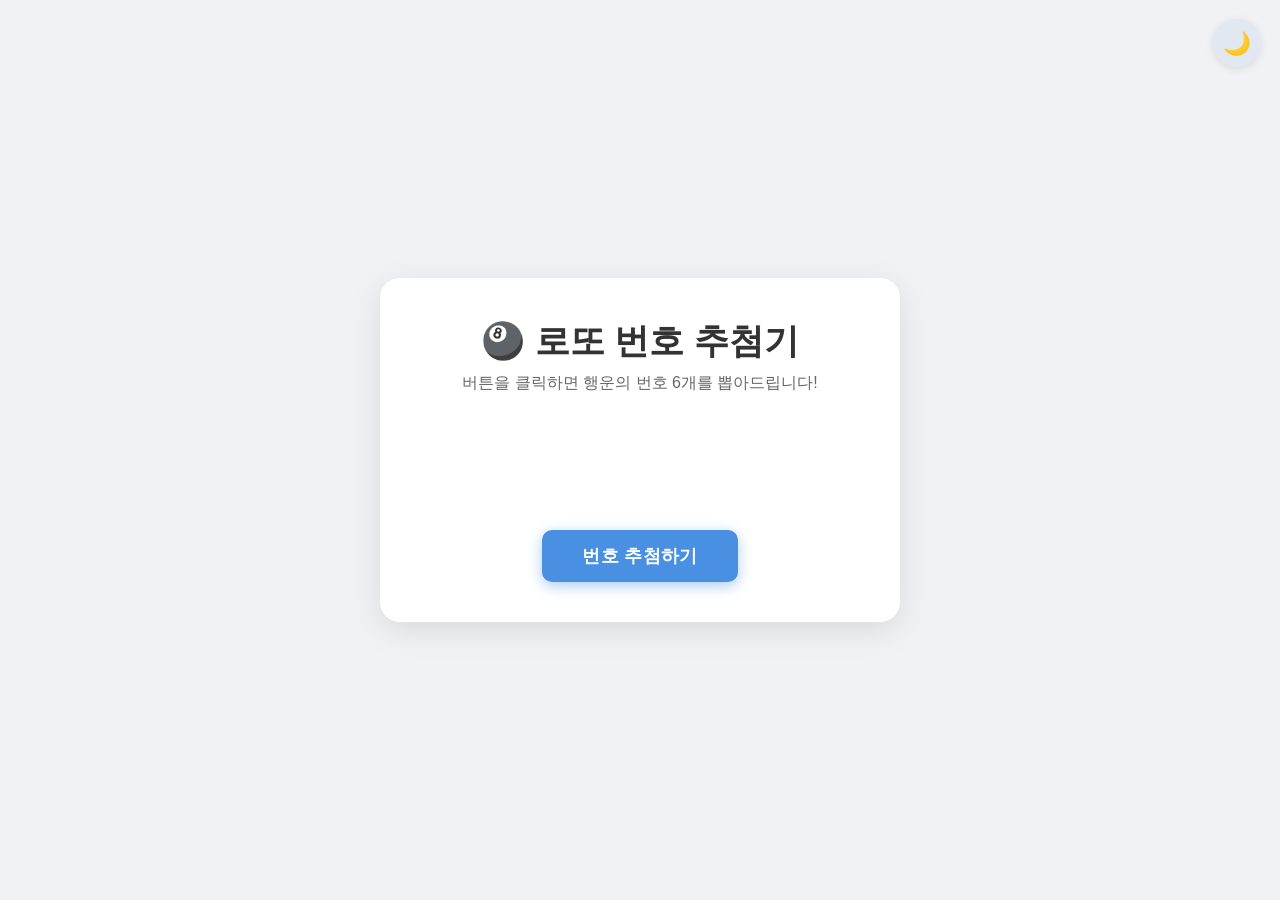
==== index.html @ 516788d0 "Add lotto number generator with dark/light mode toggle - Click button to draw 6 random lotto numbers" ====
<!doctype html>
<html lang="ko">
<head>
  <meta charset="UTF-8" />
  <meta name="viewport" content="width=device-width, initial-scale=1.0" />
  <title>로또 번호 추첨기</title>
  <link href='/style.css' rel='stylesheet'>
</head>
<body>
  <button id="theme-toggle" aria-label="테마 전환">🌙</button>
  <div class="container">
    <h1>🎱 로또 번호 추첨기</h1>
    <p class="subtitle">버튼을 클릭하면 행운의 번호 6개를 뽑아드립니다!</p>
    <div class="lotto-numbers"></div>
    <button id="generate-btn">번호 추첨하기</button>
  </div>
  <script defer type="text/javascript" src="/main.js"></script>
</body>
</html>
---- style.css ----
:root {
    --primary-color: #4a90e2;
    --background-color: #f0f2f5;
    --card-bg: #ffffff;
    --text-color: #333333;
    --subtitle-color: #666666;
    --shadow-color: rgba(0, 0, 0, 0.1);
    --btn-hover: #357ABD;
    --toggle-bg: #e2e8f0;
    --toggle-color: #333333;
}

body.dark {
    --primary-color: #60a5fa;
    --background-color: #0f172a;
    --card-bg: #1e293b;
    --text-color: #f1f5f9;
    --subtitle-color: #94a3b8;
    --shadow-color: rgba(0, 0, 0, 0.4);
    --btn-hover: #3b82f6;
    --toggle-bg: #334155;
    --toggle-color: #f1f5f9;
}

* {
    box-sizing: border-box;
    transition: background-color 0.3s, color 0.3s, border-color 0.3s;
}

body {
    font-family: -apple-system, BlinkMacSystemFont, 'Segoe UI', Roboto, Helvetica, Arial, sans-serif;
    background-color: var(--background-color);
    margin: 0;
    display: flex;
    justify-content: center;
    align-items: center;
    min-height: 100vh;
    color: var(--text-color);
}

#theme-toggle {
    position: fixed;
    top: 1.2rem;
    right: 1.2rem;
    background: var(--toggle-bg);
    color: var(--toggle-color);
    border: none;
    border-radius: 50%;
    width: 48px;
    height: 48px;
    font-size: 1.4rem;
    cursor: pointer;
    box-shadow: 0 2px 8px var(--shadow-color);
    display: flex;
    align-items: center;
    justify-content: center;
    z-index: 100;
}

#theme-toggle:hover {
    transform: scale(1.1);
}

.container {
    background: var(--card-bg);
    padding: 2.5rem 2rem;
    border-radius: 20px;
    box-shadow: 0 8px 32px var(--shadow-color);
    text-align: center;
    max-width: 520px;
    width: 90%;
}

h1 {
    color: var(--text-color);
    font-size: 2.2rem;
    margin: 0 0 0.5rem;
    font-weight: 700;
}

.subtitle {
    color: var(--subtitle-color);
    font-size: 1rem;
    margin: 0 0 2rem;
}

.lotto-numbers {
    display: flex;
    justify-content: center;
    flex-wrap: wrap;
    gap: 0.8rem;
    margin: 2rem 0;
    min-height: 72px;
    align-items: center;
}

.lotto-ball {
    width: 64px;
    height: 64px;
    border-radius: 50%;
    display: flex;
    justify-content: center;
    align-items: center;
    font-size: 1.4rem;
    font-weight: 700;
    color: #ffffff;
    box-shadow: 0 4px 12px rgba(0,0,0,0.25);
    animation: popIn 0.4s ease backwards;
}

@keyframes popIn {
    from { transform: scale(0); opacity: 0; }
    to   { transform: scale(1); opacity: 1; }
}

#generate-btn {
    background-color: var(--primary-color);
    color: #ffffff;
    font-size: 1.1rem;
    font-weight: 600;
    padding: 0.9rem 2.5rem;
    border: none;
    border-radius: 10px;
    cursor: pointer;
    transition: background-color 0.2s, transform 0.1s, box-shadow 0.2s;
    box-shadow: 0 4px 14px rgba(74, 144, 226, 0.45);
    letter-spacing: 0.02em;
}

#generate-btn:hover {
    background-color: var(--btn-hover);
    box-shadow: 0 6px 18px rgba(74, 144, 226, 0.55);
}

#generate-btn:active {
    transform: scale(0.97);
}
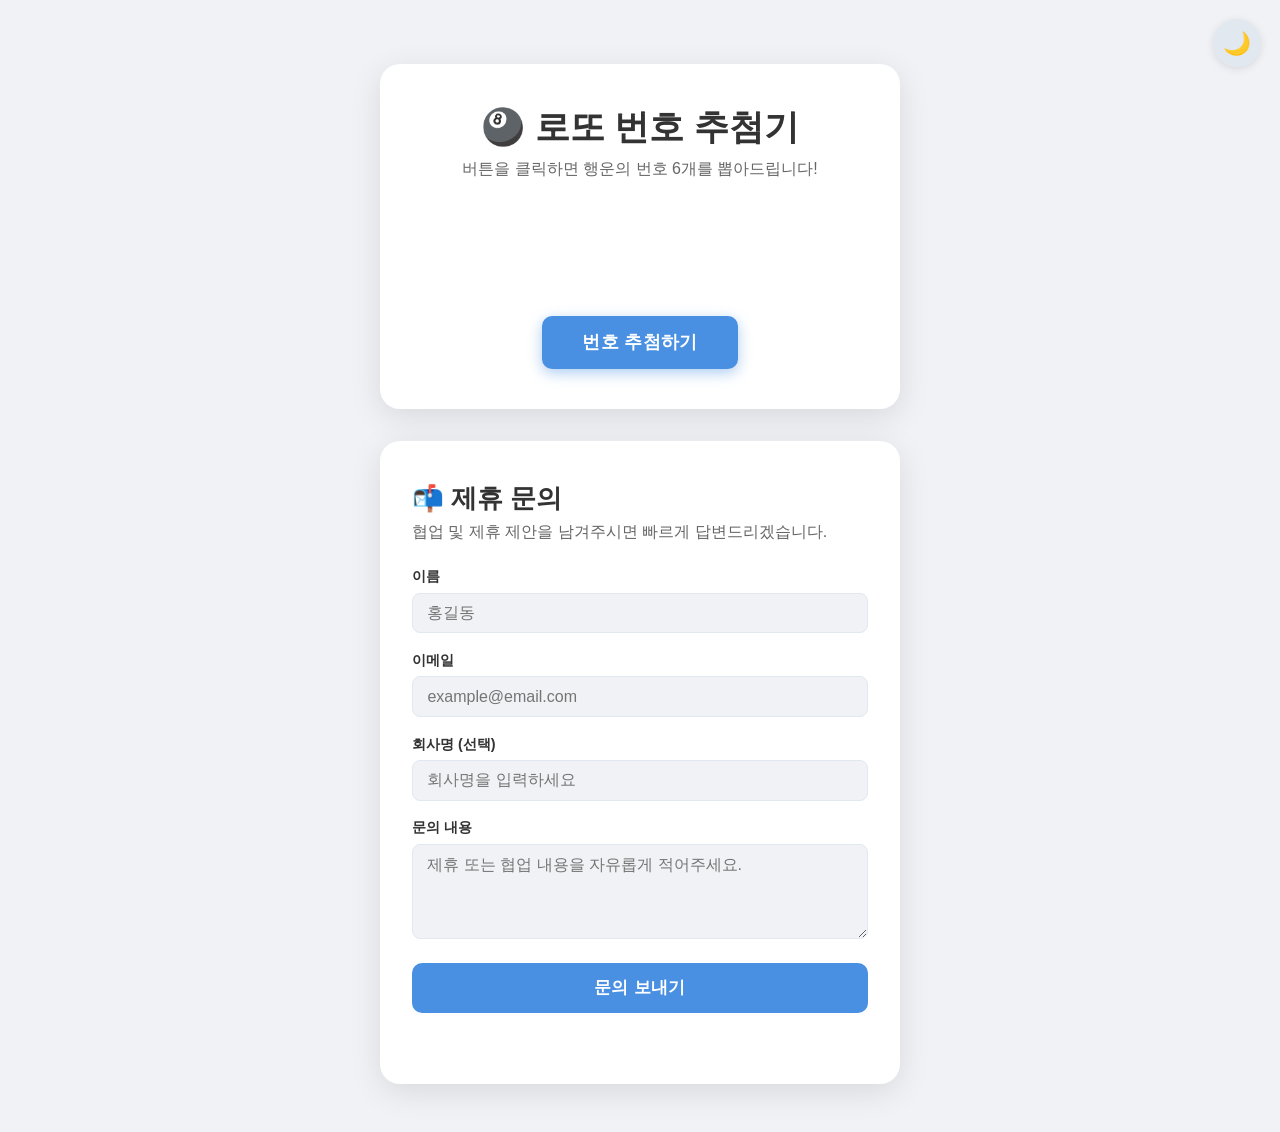
==== commit 7820c067: "Add Formspree contact form with dark mode support - Partnership inquiry form (name, email, company, " ====
--- a/index.html
+++ b/index.html
@@ -14,6 +14,31 @@
     <div class="lotto-numbers"></div>
     <button id="generate-btn">번호 추첨하기</button>
   </div>
+
+  <div class="container contact-container">
+    <h2>📬 제휴 문의</h2>
+    <p class="subtitle">협업 및 제휴 제안을 남겨주시면 빠르게 답변드리겠습니다.</p>
+    <form id="contact-form" action="https://formspree.io/f/xaqzbvgk" method="POST">
+      <div class="form-group">
+        <label for="name">이름</label>
+        <input type="text" id="name" name="name" placeholder="홍길동" required />
+      </div>
+      <div class="form-group">
+        <label for="email">이메일</label>
+        <input type="email" id="email" name="email" placeholder="example@email.com" required />
+      </div>
+      <div class="form-group">
+        <label for="company">회사명 (선택)</label>
+        <input type="text" id="company" name="company" placeholder="회사명을 입력하세요" />
+      </div>
+      <div class="form-group">
+        <label for="message">문의 내용</label>
+        <textarea id="message" name="message" rows="4" placeholder="제휴 또는 협업 내용을 자유롭게 적어주세요." required></textarea>
+      </div>
+      <button type="submit" class="submit-btn">문의 보내기</button>
+      <p id="form-status"></p>
+    </form>
+  </div>
   <script defer type="text/javascript" src="/main.js"></script>
 </body>
 </html>
--- a/style.css
+++ b/style.css
@@ -31,9 +31,11 @@
     font-family: -apple-system, BlinkMacSystemFont, 'Segoe UI', Roboto, Helvetica, Arial, sans-serif;
     background-color: var(--background-color);
     margin: 0;
-    display: flex;
-    justify-content: center;
-    align-items: center;
+    padding: 4rem 1rem 3rem;
+    display: flex;
+    flex-direction: column;
+    align-items: center;
+    gap: 2rem;
     min-height: 100vh;
     color: var(--text-color);
 }
@@ -135,3 +137,86 @@
 #generate-btn:active {
     transform: scale(0.97);
 }
+
+/* Contact Form */
+.contact-container {
+    text-align: left;
+}
+
+.contact-container h2 {
+    font-size: 1.6rem;
+    font-weight: 700;
+    margin: 0 0 0.4rem;
+    color: var(--text-color);
+}
+
+.contact-container .subtitle {
+    margin-bottom: 1.5rem;
+}
+
+.form-group {
+    display: flex;
+    flex-direction: column;
+    gap: 0.4rem;
+    margin-bottom: 1.1rem;
+}
+
+.form-group label {
+    font-size: 0.9rem;
+    font-weight: 600;
+    color: var(--text-color);
+}
+
+.form-group input,
+.form-group textarea {
+    background: var(--background-color);
+    color: var(--text-color);
+    border: 1.5px solid var(--toggle-bg);
+    border-radius: 8px;
+    padding: 0.65rem 0.9rem;
+    font-size: 1rem;
+    font-family: inherit;
+    outline: none;
+    transition: border-color 0.2s, box-shadow 0.2s;
+    resize: vertical;
+}
+
+.form-group input:focus,
+.form-group textarea:focus {
+    border-color: var(--primary-color);
+    box-shadow: 0 0 0 3px rgba(74, 144, 226, 0.15);
+}
+
+.submit-btn {
+    width: 100%;
+    background-color: var(--primary-color);
+    color: #ffffff;
+    font-size: 1.05rem;
+    font-weight: 600;
+    padding: 0.85rem;
+    border: none;
+    border-radius: 10px;
+    cursor: pointer;
+    transition: background-color 0.2s, transform 0.1s;
+    margin-top: 0.4rem;
+    letter-spacing: 0.02em;
+}
+
+.submit-btn:hover {
+    background-color: var(--btn-hover);
+}
+
+.submit-btn:active {
+    transform: scale(0.98);
+}
+
+#form-status {
+    text-align: center;
+    font-size: 0.95rem;
+    margin: 0.8rem 0 0;
+    min-height: 1.2em;
+    font-weight: 500;
+}
+
+#form-status.success { color: #22c55e; }
+#form-status.error   { color: #ef4444; }
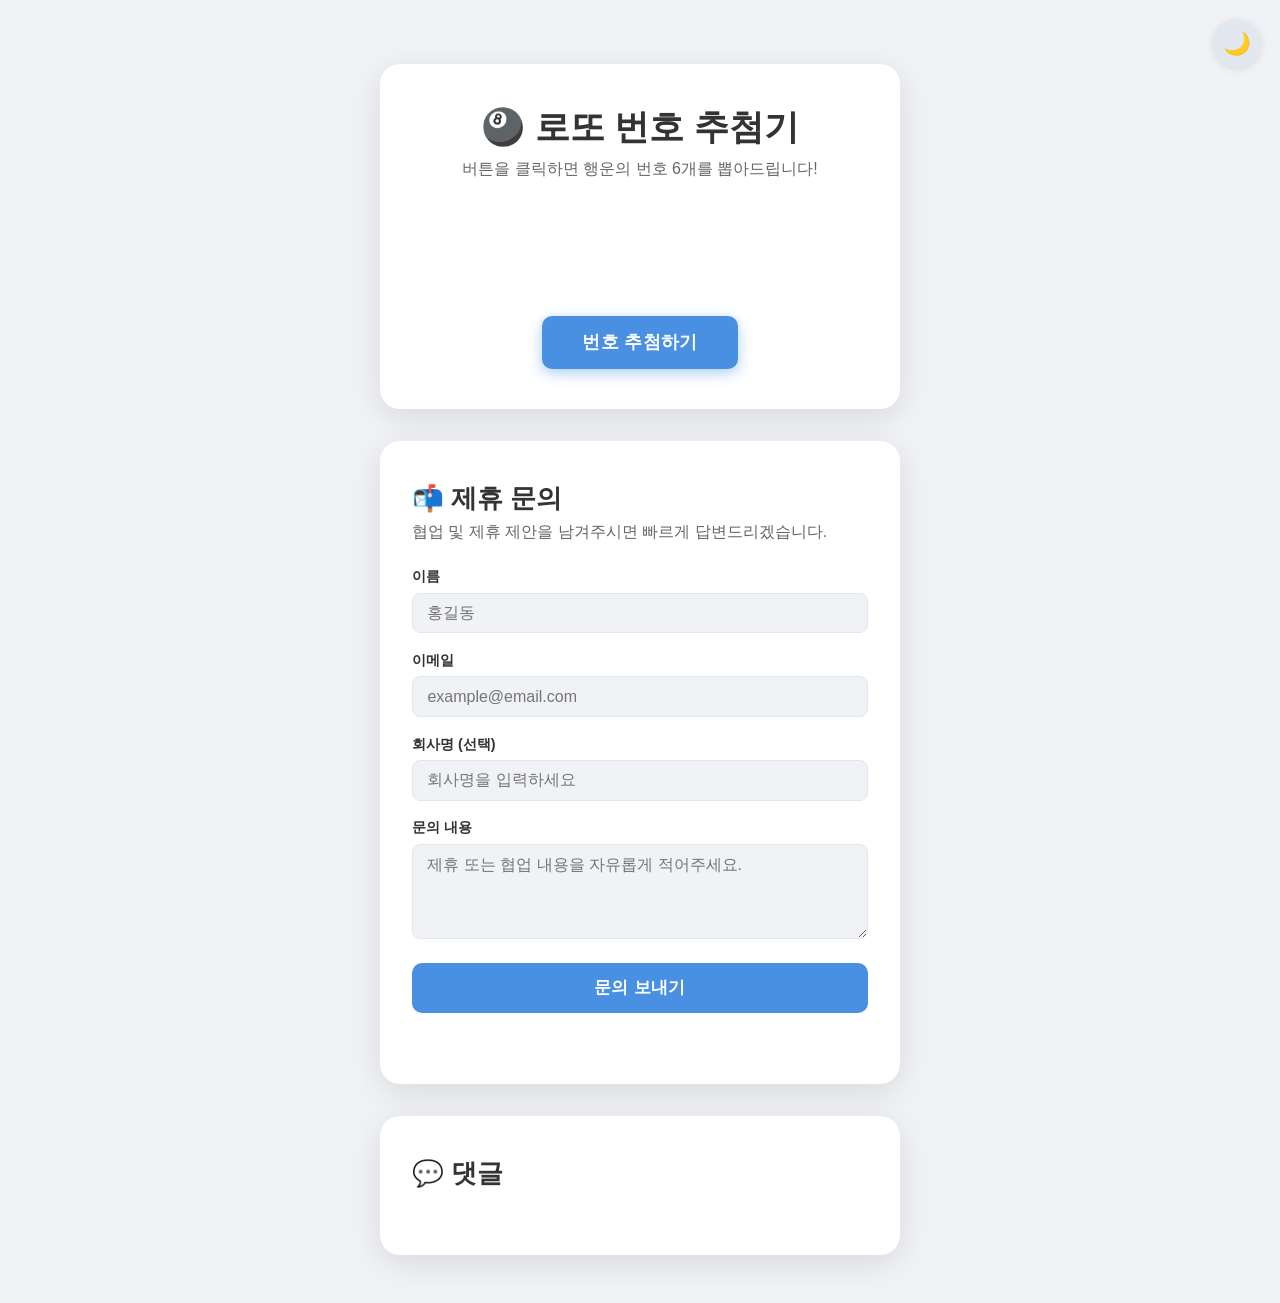
==== commit 5f8332e6: "Add Disqus comment section at page bottom - Embeds Disqus thread (shortname: vibecoding-training) be" ====
--- a/index.html
+++ b/index.html
@@ -39,6 +39,20 @@
       <p id="form-status"></p>
     </form>
   </div>
+  <div class="container disqus-container">
+    <h2>💬 댓글</h2>
+    <div id="disqus_thread"></div>
+  </div>
+
   <script defer type="text/javascript" src="/main.js"></script>
+  <script>
+    (function() {
+      var d = document, s = d.createElement('script');
+      s.src = 'https://vibecoding-training.disqus.com/embed.js';
+      s.setAttribute('data-timestamp', +new Date());
+      (d.head || d.body).appendChild(s);
+    })();
+  </script>
+  <noscript>댓글을 보려면 JavaScript를 활성화해 주세요. <a href="https://disqus.com/?ref_noscript">Disqus 댓글 보기</a></noscript>
 </body>
 </html>
--- a/style.css
+++ b/style.css
@@ -220,3 +220,19 @@
 
 #form-status.success { color: #22c55e; }
 #form-status.error   { color: #ef4444; }
+
+/* Disqus */
+.disqus-container {
+    text-align: left;
+}
+
+.disqus-container h2 {
+    font-size: 1.6rem;
+    font-weight: 700;
+    margin: 0 0 1.5rem;
+    color: var(--text-color);
+}
+
+#disqus_thread {
+    color: var(--text-color);
+}
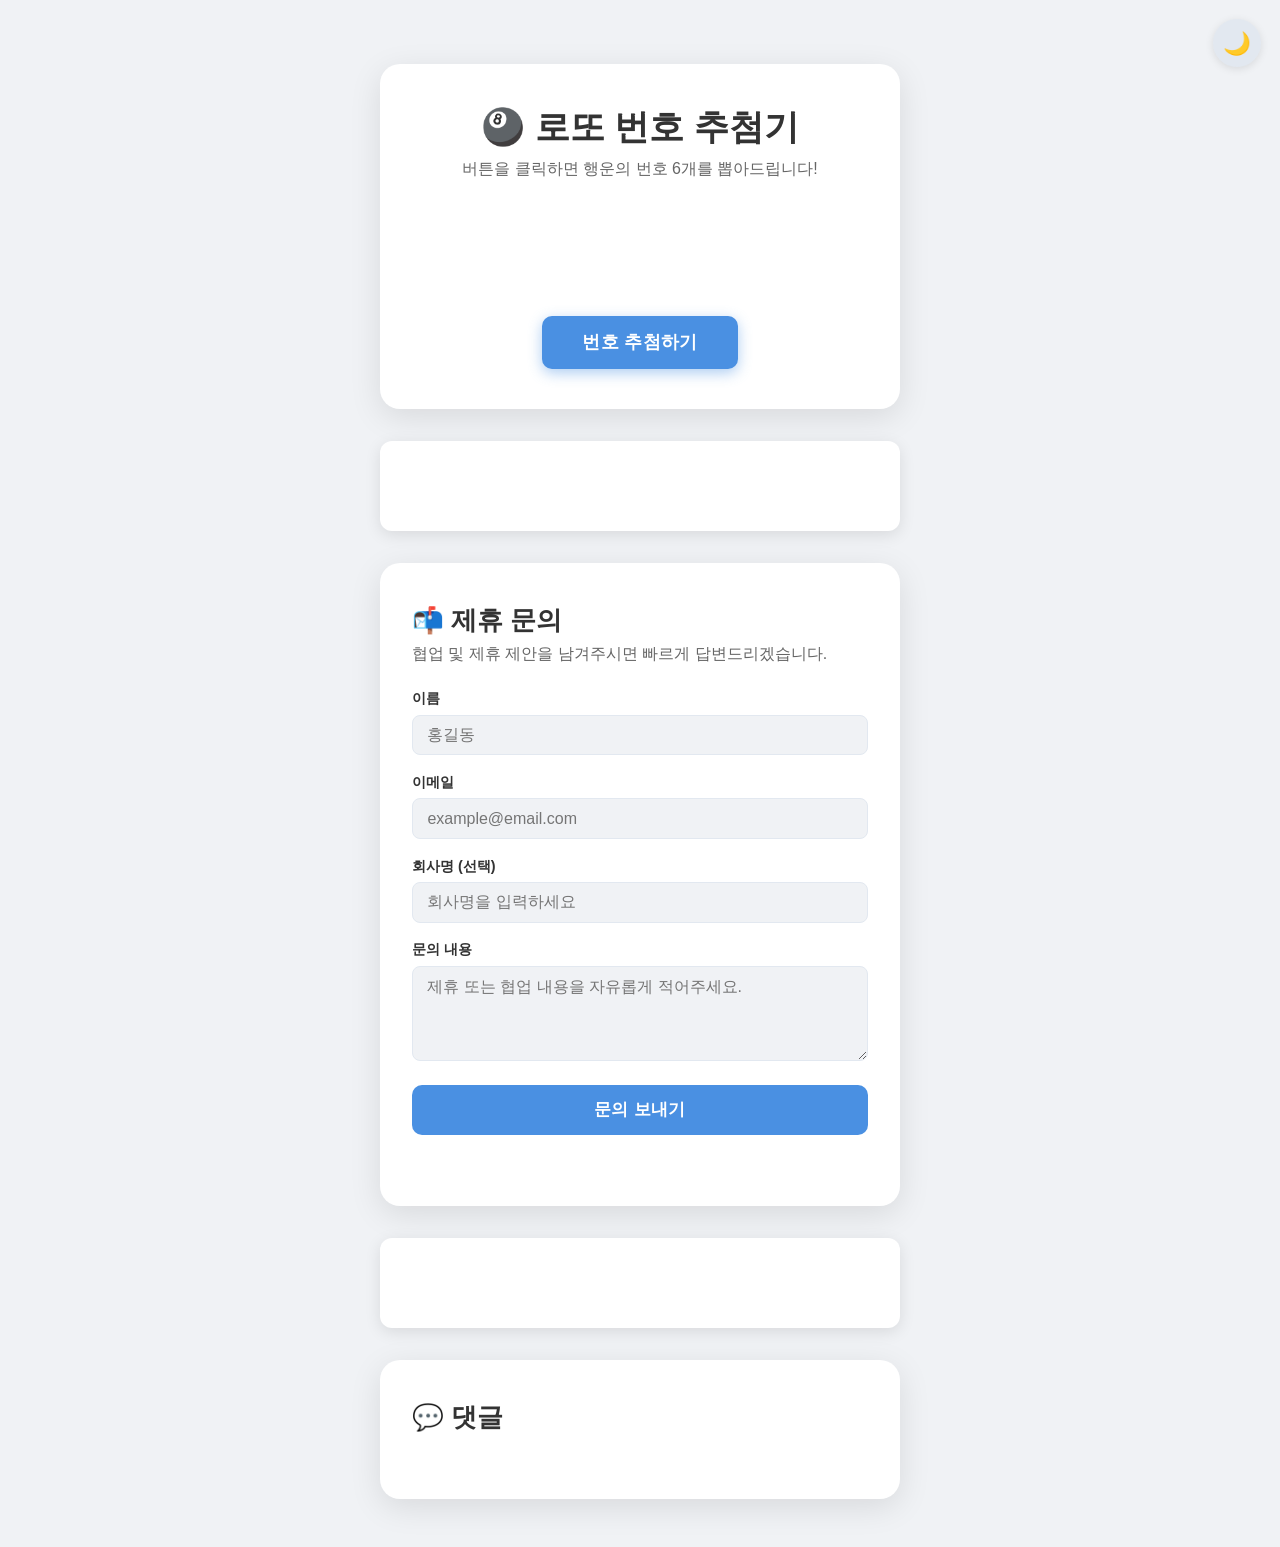
==== commit eb1b04d4: "Add Google AdSense (ca-pub-9408095057036591) - Auto Ads script in <head> for automatic ad placement " ====
--- a/index.html
+++ b/index.html
@@ -5,6 +5,8 @@
   <meta name="viewport" content="width=device-width, initial-scale=1.0" />
   <title>로또 번호 추첨기</title>
   <link href='/style.css' rel='stylesheet'>
+  <script async src="https://pagead2.googlesyndication.com/pagead/js/adsbygoogle.js?client=ca-pub-9408095057036591"
+       crossorigin="anonymous"></script>
 </head>
 <body>
   <button id="theme-toggle" aria-label="테마 전환">🌙</button>
@@ -13,6 +15,16 @@
     <p class="subtitle">버튼을 클릭하면 행운의 번호 6개를 뽑아드립니다!</p>
     <div class="lotto-numbers"></div>
     <button id="generate-btn">번호 추첨하기</button>
+  </div>
+
+  <div class="ad-banner">
+    <ins class="adsbygoogle"
+         style="display:block"
+         data-ad-client="ca-pub-9408095057036591"
+         data-ad-slot="auto"
+         data-ad-format="auto"
+         data-full-width-responsive="true"></ins>
+    <script>(adsbygoogle = window.adsbygoogle || []).push({});</script>
   </div>
 
   <div class="container contact-container">
@@ -39,6 +51,16 @@
       <p id="form-status"></p>
     </form>
   </div>
+  <div class="ad-banner">
+    <ins class="adsbygoogle"
+         style="display:block"
+         data-ad-client="ca-pub-9408095057036591"
+         data-ad-slot="auto"
+         data-ad-format="auto"
+         data-full-width-responsive="true"></ins>
+    <script>(adsbygoogle = window.adsbygoogle || []).push({});</script>
+  </div>
+
   <div class="container disqus-container">
     <h2>💬 댓글</h2>
     <div id="disqus_thread"></div>
--- a/style.css
+++ b/style.css
@@ -221,6 +221,17 @@
 #form-status.success { color: #22c55e; }
 #form-status.error   { color: #ef4444; }
 
+/* AdSense */
+.ad-banner {
+    width: 90%;
+    max-width: 520px;
+    min-height: 90px;
+    background: var(--card-bg);
+    border-radius: 12px;
+    overflow: hidden;
+    box-shadow: 0 4px 16px var(--shadow-color);
+}
+
 /* Disqus */
 .disqus-container {
     text-align: left;
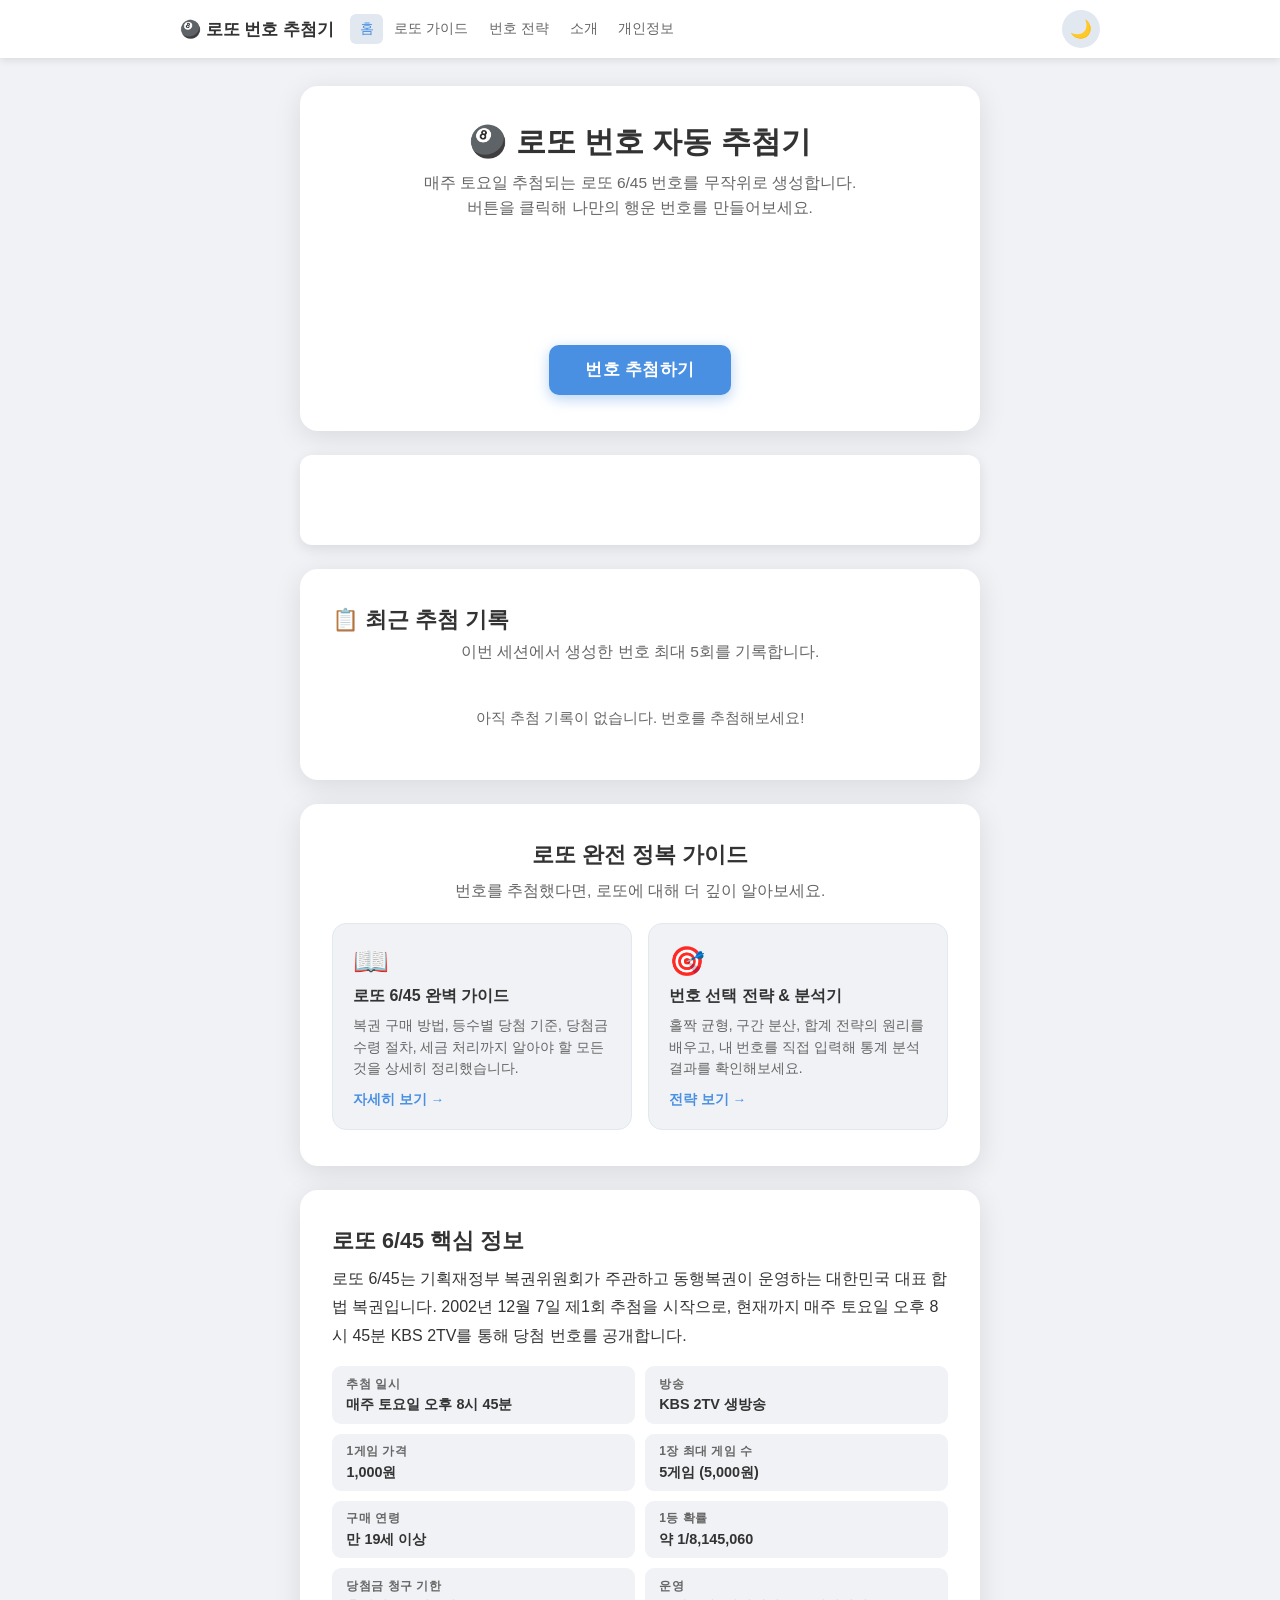
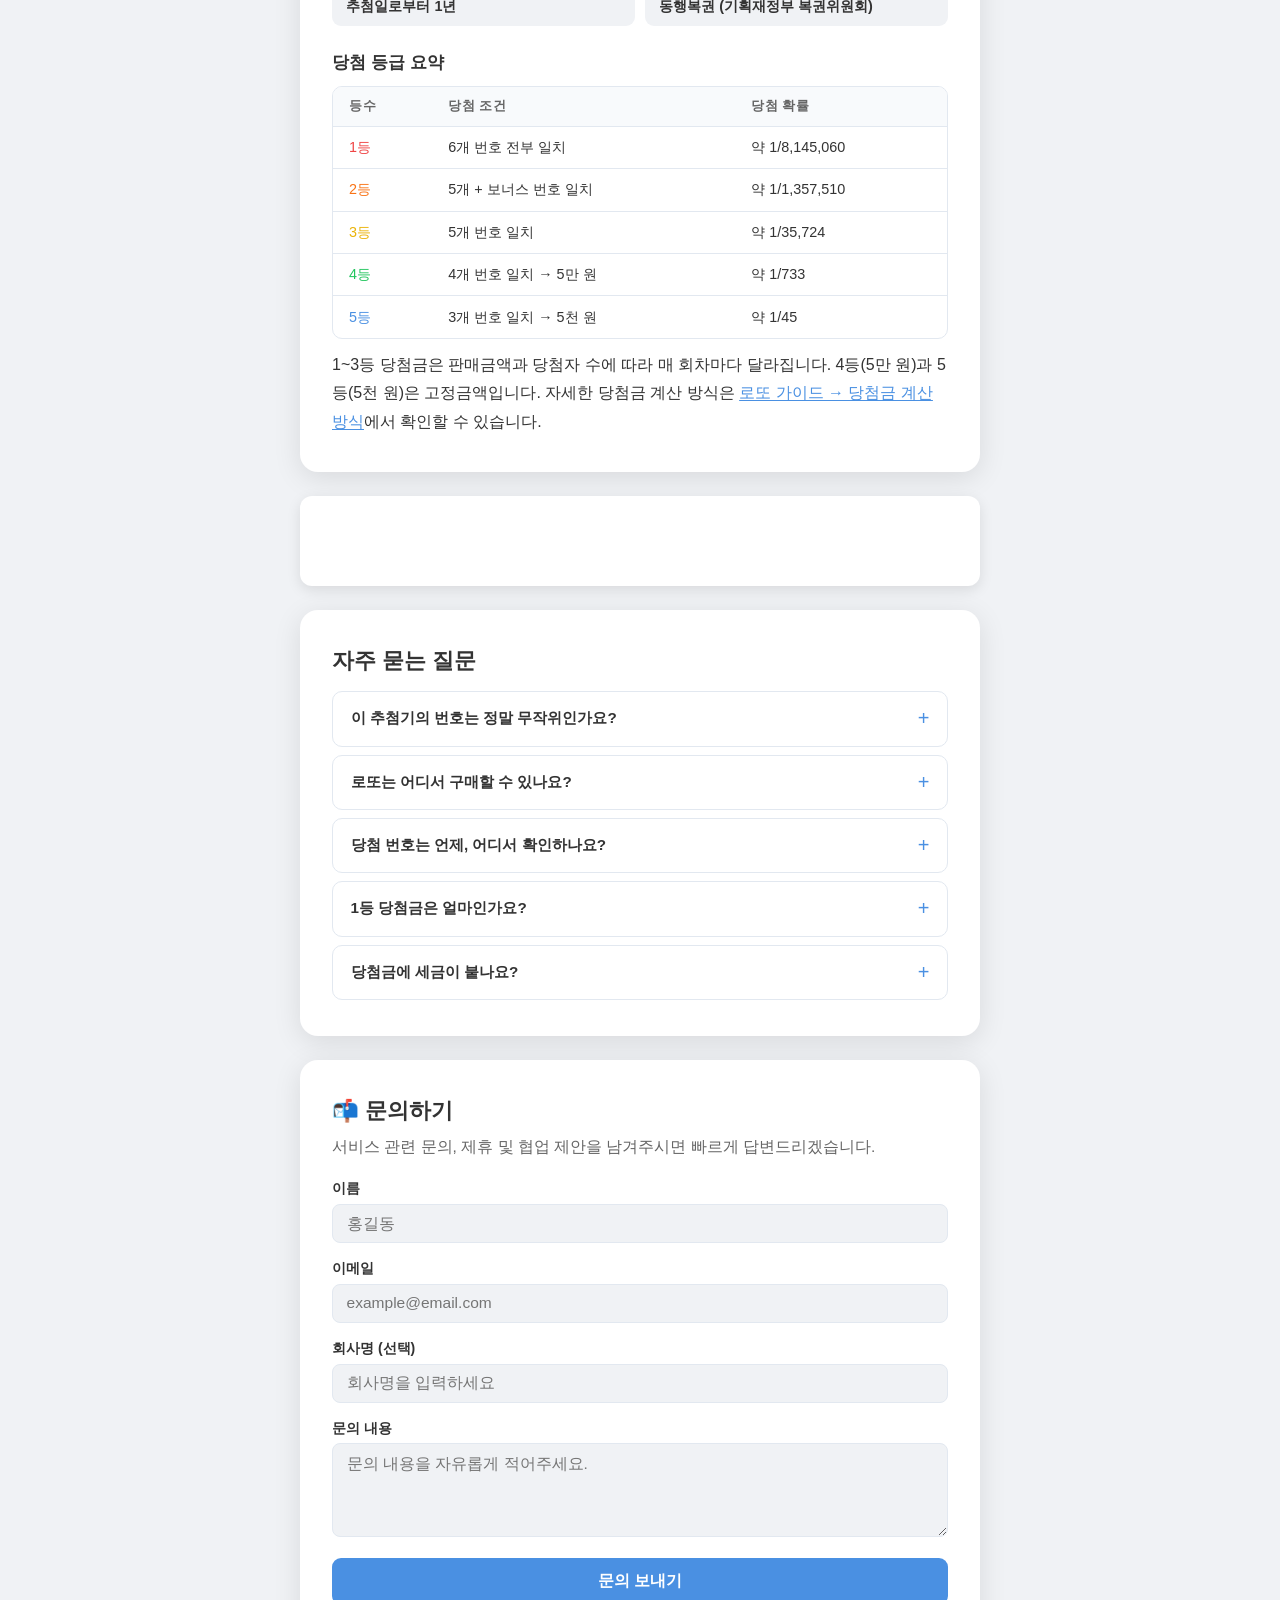
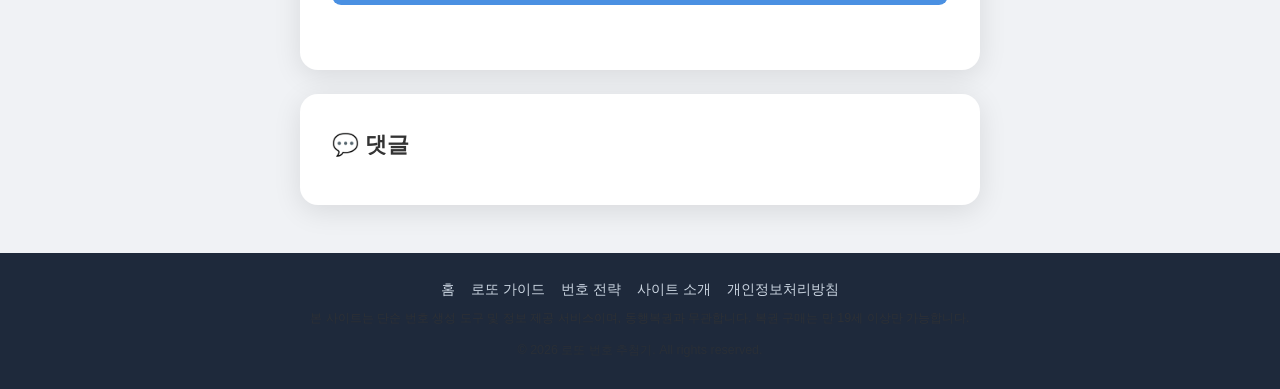
==== commit 2d2348c2: "Rebuild site for AdSense approval: add rich content pages and interactive tools - Add guide.html: co" ====
--- a/index.html
+++ b/index.html
@@ -3,68 +3,264 @@
 <head>
   <meta charset="UTF-8" />
   <meta name="viewport" content="width=device-width, initial-scale=1.0" />
-  <title>로또 번호 추첨기</title>
-  <link href='/style.css' rel='stylesheet'>
-  <script async src="https://pagead2.googlesyndication.com/pagead/js/adsbygoogle.js?client=ca-pub-9408095057036591"
-       crossorigin="anonymous"></script>
+  <meta name="description" content="무료 로또 6/45 번호 자동 생성기. 클릭 한 번으로 행운의 번호를 추첨하고, 로또 완벽 가이드와 번호 전략까지 한 곳에서 확인하세요." />
+  <meta name="keywords" content="로또번호생성기,로또6/45,복권번호,로또추첨,행운번호,로또가이드,번호전략" />
+  <meta property="og:title" content="로또 번호 추첨기 - 무료 자동 생성 & 완벽 가이드" />
+  <meta property="og:description" content="로또 번호를 무료로 자동 생성하고, 구매 방법부터 번호 전략까지 모두 확인하세요." />
+  <meta property="og:type" content="website" />
+  <title>로또 번호 추첨기 - 무료 자동 번호 생성 & 완벽 가이드</title>
+  <link href="/style.css" rel="stylesheet" />
+  <script async src="https://pagead2.googlesyndication.com/pagead/js/adsbygoogle.js?client=ca-pub-9408095057036591" crossorigin="anonymous"></script>
+  <script type="application/ld+json">
+  {
+    "@context": "https://schema.org",
+    "@type": "WebSite",
+    "name": "로또 번호 추첨기",
+    "description": "로또 6/45 번호 자동 생성기 및 로또 정보 제공 서비스",
+    "url": "https://vibecoding-staweek1.web.app/",
+    "potentialAction": {
+      "@type": "SearchAction",
+      "target": "https://vibecoding-staweek1.web.app/?q={search_term_string}",
+      "query-input": "required name=search_term_string"
+    }
+  }
+  </script>
 </head>
 <body>
-  <button id="theme-toggle" aria-label="테마 전환">🌙</button>
-  <div class="container">
-    <h1>🎱 로또 번호 추첨기</h1>
-    <p class="subtitle">버튼을 클릭하면 행운의 번호 6개를 뽑아드립니다!</p>
-    <div class="lotto-numbers"></div>
-    <button id="generate-btn">번호 추첨하기</button>
-  </div>
-
-  <div class="ad-banner">
-    <ins class="adsbygoogle"
-         style="display:block"
-         data-ad-client="ca-pub-9408095057036591"
-         data-ad-slot="auto"
-         data-ad-format="auto"
-         data-full-width-responsive="true"></ins>
-    <script>(adsbygoogle = window.adsbygoogle || []).push({});</script>
-  </div>
-
-  <div class="container contact-container">
-    <h2>📬 제휴 문의</h2>
-    <p class="subtitle">협업 및 제휴 제안을 남겨주시면 빠르게 답변드리겠습니다.</p>
-    <form id="contact-form" action="https://formspree.io/f/xaqzbvgk" method="POST">
-      <div class="form-group">
-        <label for="name">이름</label>
-        <input type="text" id="name" name="name" placeholder="홍길동" required />
-      </div>
-      <div class="form-group">
-        <label for="email">이메일</label>
-        <input type="email" id="email" name="email" placeholder="example@email.com" required />
-      </div>
-      <div class="form-group">
-        <label for="company">회사명 (선택)</label>
-        <input type="text" id="company" name="company" placeholder="회사명을 입력하세요" />
-      </div>
-      <div class="form-group">
-        <label for="message">문의 내용</label>
-        <textarea id="message" name="message" rows="4" placeholder="제휴 또는 협업 내용을 자유롭게 적어주세요." required></textarea>
-      </div>
-      <button type="submit" class="submit-btn">문의 보내기</button>
-      <p id="form-status"></p>
-    </form>
-  </div>
-  <div class="ad-banner">
-    <ins class="adsbygoogle"
-         style="display:block"
-         data-ad-client="ca-pub-9408095057036591"
-         data-ad-slot="auto"
-         data-ad-format="auto"
-         data-full-width-responsive="true"></ins>
-    <script>(adsbygoogle = window.adsbygoogle || []).push({});</script>
-  </div>
-
-  <div class="container disqus-container">
-    <h2>💬 댓글</h2>
-    <div id="disqus_thread"></div>
-  </div>
+  <header class="site-header">
+    <div class="header-inner">
+      <a href="/" class="logo">🎱 로또 번호 추첨기</a>
+      <nav class="site-nav" aria-label="주 메뉴">
+        <a href="/" class="nav-link active">홈</a>
+        <a href="/guide.html" class="nav-link">로또 가이드</a>
+        <a href="/strategy.html" class="nav-link">번호 전략</a>
+        <a href="/about.html" class="nav-link">소개</a>
+        <a href="/privacy.html" class="nav-link">개인정보</a>
+      </nav>
+      <button id="theme-toggle" aria-label="테마 전환">🌙</button>
+    </div>
+  </header>
+
+  <main class="main-content">
+
+    <!-- 번호 추첨 도구 -->
+    <section class="container tool-section" id="tool">
+      <h1>🎱 로또 번호 자동 추첨기</h1>
+      <p class="subtitle">매주 토요일 추첨되는 로또 6/45 번호를 무작위로 생성합니다.<br>버튼을 클릭해 나만의 행운 번호를 만들어보세요.</p>
+      <div class="lotto-numbers" aria-live="polite" aria-label="생성된 로또 번호"></div>
+      <button id="generate-btn">번호 추첨하기</button>
+    </section>
+
+    <div class="ad-banner">
+      <ins class="adsbygoogle"
+           style="display:block"
+           data-ad-client="ca-pub-9408095057036591"
+           data-ad-slot="auto"
+           data-ad-format="auto"
+           data-full-width-responsive="true"></ins>
+      <script>(adsbygoogle = window.adsbygoogle || []).push({});</script>
+    </div>
+
+    <!-- 최근 추첨 기록 -->
+    <section class="container history-section" id="history">
+      <h2>📋 최근 추첨 기록</h2>
+      <p class="subtitle">이번 세션에서 생성한 번호 최대 5회를 기록합니다.</p>
+      <ul class="history-list" id="history-list">
+        <li class="history-empty">아직 추첨 기록이 없습니다. 번호를 추첨해보세요!</li>
+      </ul>
+    </section>
+
+    <!-- 콘텐츠 허브 -->
+    <section class="container content-hub" id="hub">
+      <h2>로또 완전 정복 가이드</h2>
+      <p class="subtitle">번호를 추첨했다면, 로또에 대해 더 깊이 알아보세요.</p>
+      <div class="hub-cards">
+        <a href="/guide.html" class="hub-card">
+          <span class="hub-icon">📖</span>
+          <h3>로또 6/45 완벽 가이드</h3>
+          <p>복권 구매 방법, 등수별 당첨 기준, 당첨금 수령 절차, 세금 처리까지 알아야 할 모든 것을 상세히 정리했습니다.</p>
+          <span class="hub-link">자세히 보기 →</span>
+        </a>
+        <a href="/strategy.html" class="hub-card">
+          <span class="hub-icon">🎯</span>
+          <h3>번호 선택 전략 & 분석기</h3>
+          <p>홀짝 균형, 구간 분산, 합계 전략의 원리를 배우고, 내 번호를 직접 입력해 통계 분석 결과를 확인해보세요.</p>
+          <span class="hub-link">전략 보기 →</span>
+        </a>
+      </div>
+    </section>
+
+    <!-- 로또 기본 정보 -->
+    <section class="container article-section" id="lotto-info">
+      <h2>로또 6/45 핵심 정보</h2>
+      <p>로또 6/45는 기획재정부 복권위원회가 주관하고 동행복권이 운영하는 대한민국 대표 합법 복권입니다. 2002년 12월 7일 제1회 추첨을 시작으로, 현재까지 매주 토요일 오후 8시 45분 KBS 2TV를 통해 당첨 번호를 공개합니다.</p>
+
+      <div class="quick-facts">
+        <div class="fact-item">
+          <span class="fact-label">추첨 일시</span>
+          <span class="fact-value">매주 토요일 오후 8시 45분</span>
+        </div>
+        <div class="fact-item">
+          <span class="fact-label">방송</span>
+          <span class="fact-value">KBS 2TV 생방송</span>
+        </div>
+        <div class="fact-item">
+          <span class="fact-label">1게임 가격</span>
+          <span class="fact-value">1,000원</span>
+        </div>
+        <div class="fact-item">
+          <span class="fact-label">1장 최대 게임 수</span>
+          <span class="fact-value">5게임 (5,000원)</span>
+        </div>
+        <div class="fact-item">
+          <span class="fact-label">구매 연령</span>
+          <span class="fact-value">만 19세 이상</span>
+        </div>
+        <div class="fact-item">
+          <span class="fact-label">1등 확률</span>
+          <span class="fact-value">약 1/8,145,060</span>
+        </div>
+        <div class="fact-item">
+          <span class="fact-label">당첨금 청구 기한</span>
+          <span class="fact-value">추첨일로부터 1년</span>
+        </div>
+        <div class="fact-item">
+          <span class="fact-label">운영</span>
+          <span class="fact-value">동행복권 (기획재정부 복권위원회)</span>
+        </div>
+      </div>
+
+      <h3>당첨 등급 요약</h3>
+      <div class="table-wrapper">
+        <table class="prize-table">
+          <thead>
+            <tr>
+              <th>등수</th>
+              <th>당첨 조건</th>
+              <th>당첨 확률</th>
+            </tr>
+          </thead>
+          <tbody>
+            <tr class="rank-1"><td>1등</td><td>6개 번호 전부 일치</td><td>약 1/8,145,060</td></tr>
+            <tr class="rank-2"><td>2등</td><td>5개 + 보너스 번호 일치</td><td>약 1/1,357,510</td></tr>
+            <tr class="rank-3"><td>3등</td><td>5개 번호 일치</td><td>약 1/35,724</td></tr>
+            <tr class="rank-4"><td>4등</td><td>4개 번호 일치 → 5만 원</td><td>약 1/733</td></tr>
+            <tr class="rank-5"><td>5등</td><td>3개 번호 일치 → 5천 원</td><td>약 1/45</td></tr>
+          </tbody>
+        </table>
+      </div>
+      <p>1~3등 당첨금은 판매금액과 당첨자 수에 따라 매 회차마다 달라집니다. 4등(5만 원)과 5등(5천 원)은 고정금액입니다. 자세한 당첨금 계산 방식은 <a href="/guide.html#prize-money">로또 가이드 → 당첨금 계산 방식</a>에서 확인할 수 있습니다.</p>
+    </section>
+
+    <div class="ad-banner">
+      <ins class="adsbygoogle"
+           style="display:block"
+           data-ad-client="ca-pub-9408095057036591"
+           data-ad-slot="auto"
+           data-ad-format="auto"
+           data-full-width-responsive="true"></ins>
+      <script>(adsbygoogle = window.adsbygoogle || []).push({});</script>
+    </div>
+
+    <!-- FAQ -->
+    <section class="container faq-section" id="faq">
+      <h2>자주 묻는 질문</h2>
+      <div class="faq-list">
+        <div class="faq-item">
+          <button class="faq-question" aria-expanded="false">
+            이 추첨기의 번호는 정말 무작위인가요?
+            <span class="faq-icon" aria-hidden="true">+</span>
+          </button>
+          <div class="faq-answer" role="region">
+            <p>네, JavaScript의 <code>Math.random()</code> 함수를 사용해 완전 무작위로 번호를 생성합니다. 1~45 사이에서 중복 없이 6개를 뽑아 오름차순으로 정렬해 보여줍니다. 어떤 패턴이나 가중치도 적용되지 않으며, 매 클릭은 이전 결과와 완전히 독립적입니다.</p>
+          </div>
+        </div>
+        <div class="faq-item">
+          <button class="faq-question" aria-expanded="false">
+            로또는 어디서 구매할 수 있나요?
+            <span class="faq-icon" aria-hidden="true">+</span>
+          </button>
+          <div class="faq-answer" role="region">
+            <p>전국 약 6만 개의 복권 판매점(편의점, 복권방 등)에서 오프라인 구매가 가능합니다. 동행복권 앱(Android·iOS)이나 홈페이지에서도 본인 인증 후 온라인 구매가 가능합니다. 온라인 구매는 주 최대 10만 원 한도 제한이 있습니다.</p>
+          </div>
+        </div>
+        <div class="faq-item">
+          <button class="faq-question" aria-expanded="false">
+            당첨 번호는 언제, 어디서 확인하나요?
+            <span class="faq-icon" aria-hidden="true">+</span>
+          </button>
+          <div class="faq-answer" role="region">
+            <p>매주 토요일 오후 8시 45분 KBS 2TV 생방송을 통해 발표됩니다. 추첨 후에는 동행복권 앱·홈페이지, 복권 판매점 단말기에서 복권 바코드를 스캔해 당첨 여부를 확인할 수 있습니다. 당첨금 청구 기한은 추첨일로부터 1년입니다.</p>
+          </div>
+        </div>
+        <div class="faq-item">
+          <button class="faq-question" aria-expanded="false">
+            1등 당첨금은 얼마인가요?
+            <span class="faq-icon" aria-hidden="true">+</span>
+          </button>
+          <div class="faq-answer" role="region">
+            <p>1등 당첨금은 매 회차마다 다릅니다. 해당 주 판매 총액의 50%를 당첨금 재원으로 하고, 그 중 75%가 1등에 배분됩니다. 1등 당첨자가 여러 명이면 나눠 받으며, 당첨자가 없으면 다음 회차로 이월됩니다. 이월이 쌓이면 수백억 원을 넘는 '잭팟' 회차가 만들어지기도 합니다.</p>
+          </div>
+        </div>
+        <div class="faq-item">
+          <button class="faq-question" aria-expanded="false">
+            당첨금에 세금이 붙나요?
+            <span class="faq-icon" aria-hidden="true">+</span>
+          </button>
+          <div class="faq-answer" role="region">
+            <p>200만 원 이하는 비과세입니다. 200만 원 초과 3억 원 이하는 22%(소득세 20% + 지방소득세 2%), 3억 원 초과는 33%(소득세 30% + 지방소득세 3%)가 자동 원천징수됩니다. 별도 세금 신고 없이 수령 시 자동으로 차감됩니다. 자세한 내용은 <a href="/guide.html#tax">로또 가이드 세금 섹션</a>을 참고하세요.</p>
+          </div>
+        </div>
+      </div>
+    </section>
+
+    <!-- 제휴 문의 -->
+    <div class="container contact-container" id="contact">
+      <h2>📬 문의하기</h2>
+      <p class="subtitle">서비스 관련 문의, 제휴 및 협업 제안을 남겨주시면 빠르게 답변드리겠습니다.</p>
+      <form id="contact-form" action="https://formspree.io/f/xaqzbvgk" method="POST">
+        <div class="form-group">
+          <label for="name">이름</label>
+          <input type="text" id="name" name="name" placeholder="홍길동" required />
+        </div>
+        <div class="form-group">
+          <label for="email">이메일</label>
+          <input type="email" id="email" name="email" placeholder="example@email.com" required />
+        </div>
+        <div class="form-group">
+          <label for="company">회사명 (선택)</label>
+          <input type="text" id="company" name="company" placeholder="회사명을 입력하세요" />
+        </div>
+        <div class="form-group">
+          <label for="message">문의 내용</label>
+          <textarea id="message" name="message" rows="4" placeholder="문의 내용을 자유롭게 적어주세요." required></textarea>
+        </div>
+        <button type="submit" class="submit-btn">문의 보내기</button>
+        <p id="form-status"></p>
+      </form>
+    </div>
+
+    <!-- 댓글 -->
+    <div class="container disqus-container">
+      <h2>💬 댓글</h2>
+      <div id="disqus_thread"></div>
+    </div>
+
+  </main>
+
+  <footer class="site-footer">
+    <div class="footer-inner">
+      <div class="footer-links">
+        <a href="/">홈</a>
+        <a href="/guide.html">로또 가이드</a>
+        <a href="/strategy.html">번호 전략</a>
+        <a href="/about.html">사이트 소개</a>
+        <a href="/privacy.html">개인정보처리방침</a>
+      </div>
+      <p class="footer-notice">본 사이트는 단순 번호 생성 도구 및 정보 제공 서비스이며, 동행복권과 무관합니다. 복권 구매는 만 19세 이상만 가능합니다.</p>
+      <p class="footer-copyright">© 2026 로또 번호 추첨기. All rights reserved.</p>
+    </div>
+  </footer>
 
   <script defer type="text/javascript" src="/main.js"></script>
   <script>
--- a/style.css
+++ b/style.css
@@ -1,249 +1,921 @@
 :root {
-    --primary-color: #4a90e2;
-    --background-color: #f0f2f5;
-    --card-bg: #ffffff;
-    --text-color: #333333;
-    --subtitle-color: #666666;
-    --shadow-color: rgba(0, 0, 0, 0.1);
-    --btn-hover: #357ABD;
-    --toggle-bg: #e2e8f0;
-    --toggle-color: #333333;
+  --primary-color: #4a90e2;
+  --background-color: #f0f2f5;
+  --card-bg: #ffffff;
+  --text-color: #333333;
+  --subtitle-color: #666666;
+  --shadow-color: rgba(0, 0, 0, 0.1);
+  --btn-hover: #357abd;
+  --toggle-bg: #e2e8f0;
+  --toggle-color: #333333;
+  --header-bg: #ffffff;
+  --footer-bg: #1e293b;
+  --footer-text: #cbd5e1;
+  --border-color: #e2e8f0;
+  --table-head-bg: #f8fafc;
+  --faq-hover: #f8fafc;
+  --code-bg: #f1f5f9;
+  --badge-bg: #eff6ff;
+  --badge-color: #2563eb;
 }
 
 body.dark {
-    --primary-color: #60a5fa;
-    --background-color: #0f172a;
-    --card-bg: #1e293b;
-    --text-color: #f1f5f9;
-    --subtitle-color: #94a3b8;
-    --shadow-color: rgba(0, 0, 0, 0.4);
-    --btn-hover: #3b82f6;
-    --toggle-bg: #334155;
-    --toggle-color: #f1f5f9;
+  --primary-color: #60a5fa;
+  --background-color: #0f172a;
+  --card-bg: #1e293b;
+  --text-color: #f1f5f9;
+  --subtitle-color: #94a3b8;
+  --shadow-color: rgba(0, 0, 0, 0.4);
+  --btn-hover: #3b82f6;
+  --toggle-bg: #334155;
+  --toggle-color: #f1f5f9;
+  --header-bg: #1e293b;
+  --footer-bg: #0f172a;
+  --footer-text: #94a3b8;
+  --border-color: #334155;
+  --table-head-bg: #0f172a;
+  --faq-hover: #0f172a;
+  --code-bg: #0f172a;
+  --badge-bg: #1e3a5f;
+  --badge-color: #93c5fd;
 }
 
 * {
-    box-sizing: border-box;
-    transition: background-color 0.3s, color 0.3s, border-color 0.3s;
+  box-sizing: border-box;
+  transition: background-color 0.3s, color 0.3s, border-color 0.3s;
 }
 
 body {
-    font-family: -apple-system, BlinkMacSystemFont, 'Segoe UI', Roboto, Helvetica, Arial, sans-serif;
-    background-color: var(--background-color);
-    margin: 0;
-    padding: 4rem 1rem 3rem;
-    display: flex;
-    flex-direction: column;
-    align-items: center;
-    gap: 2rem;
-    min-height: 100vh;
-    color: var(--text-color);
+  font-family: -apple-system, BlinkMacSystemFont, 'Segoe UI', Roboto, Helvetica, Arial, sans-serif;
+  background-color: var(--background-color);
+  margin: 0;
+  padding: 0;
+  min-height: 100vh;
+  color: var(--text-color);
+  display: flex;
+  flex-direction: column;
+}
+
+/* ── Header ─────────────────────────────────────────── */
+.site-header {
+  position: sticky;
+  top: 0;
+  z-index: 200;
+  background: var(--header-bg);
+  box-shadow: 0 2px 8px var(--shadow-color);
+  width: 100%;
+}
+
+.header-inner {
+  max-width: 960px;
+  margin: 0 auto;
+  padding: 0 1.25rem;
+  height: 58px;
+  display: flex;
+  align-items: center;
+  gap: 0.5rem;
+}
+
+.logo {
+  font-size: 1.05rem;
+  font-weight: 700;
+  color: var(--text-color);
+  text-decoration: none;
+  white-space: nowrap;
+  flex-shrink: 0;
+  margin-right: 0.5rem;
+}
+.logo:hover { color: var(--primary-color); }
+
+.site-nav {
+  display: flex;
+  gap: 0.1rem;
+  flex: 1;
+  overflow: hidden;
+}
+
+.nav-link {
+  font-size: 0.87rem;
+  font-weight: 500;
+  color: var(--subtitle-color);
+  text-decoration: none;
+  padding: 0.35rem 0.6rem;
+  border-radius: 6px;
+  white-space: nowrap;
+}
+.nav-link:hover, .nav-link.active {
+  color: var(--primary-color);
+  background: var(--toggle-bg);
 }
 
 #theme-toggle {
-    position: fixed;
-    top: 1.2rem;
-    right: 1.2rem;
-    background: var(--toggle-bg);
-    color: var(--toggle-color);
-    border: none;
-    border-radius: 50%;
-    width: 48px;
-    height: 48px;
-    font-size: 1.4rem;
-    cursor: pointer;
-    box-shadow: 0 2px 8px var(--shadow-color);
-    display: flex;
-    align-items: center;
-    justify-content: center;
-    z-index: 100;
-}
-
-#theme-toggle:hover {
-    transform: scale(1.1);
+  background: var(--toggle-bg);
+  color: var(--toggle-color);
+  border: none;
+  border-radius: 50%;
+  width: 38px;
+  height: 38px;
+  font-size: 1.1rem;
+  cursor: pointer;
+  display: flex;
+  align-items: center;
+  justify-content: center;
+  flex-shrink: 0;
+  transition: transform 0.2s;
+}
+#theme-toggle:hover { transform: scale(1.1); }
+
+/* ── Layout ──────────────────────────────────────────── */
+.main-content {
+  flex: 1;
+  display: flex;
+  flex-direction: column;
+  align-items: center;
+  gap: 1.5rem;
+  padding: 1.75rem 1rem 3rem;
 }
 
 .container {
-    background: var(--card-bg);
-    padding: 2.5rem 2rem;
-    border-radius: 20px;
-    box-shadow: 0 8px 32px var(--shadow-color);
-    text-align: center;
-    max-width: 520px;
-    width: 90%;
-}
-
+  background: var(--card-bg);
+  padding: 2.25rem 2rem;
+  border-radius: 18px;
+  box-shadow: 0 6px 28px var(--shadow-color);
+  max-width: 680px;
+  width: 100%;
+}
+
+/* ── Typography ──────────────────────────────────────── */
 h1 {
-    color: var(--text-color);
-    font-size: 2.2rem;
-    margin: 0 0 0.5rem;
-    font-weight: 700;
-}
+  color: var(--text-color);
+  font-size: 1.9rem;
+  margin: 0 0 0.5rem;
+  font-weight: 700;
+  text-align: center;
+}
+h2 {
+  font-size: 1.35rem;
+  font-weight: 700;
+  margin: 0 0 0.6rem;
+  color: var(--text-color);
+}
+h3 {
+  font-size: 1.08rem;
+  font-weight: 600;
+  margin: 1.5rem 0 0.6rem;
+  color: var(--text-color);
+}
+p {
+  line-height: 1.78;
+  margin: 0 0 0.9rem;
+  color: var(--text-color);
+}
+p:last-child { margin-bottom: 0; }
 
 .subtitle {
-    color: var(--subtitle-color);
-    font-size: 1rem;
-    margin: 0 0 2rem;
-}
+  color: var(--subtitle-color);
+  font-size: 0.97rem;
+  margin: 0 0 1.75rem;
+  text-align: center;
+  line-height: 1.6;
+}
+
+/* ── Lotto tool ──────────────────────────────────────── */
+.tool-section { text-align: center; }
 
 .lotto-numbers {
-    display: flex;
-    justify-content: center;
-    flex-wrap: wrap;
-    gap: 0.8rem;
-    margin: 2rem 0;
-    min-height: 72px;
-    align-items: center;
+  display: flex;
+  justify-content: center;
+  flex-wrap: wrap;
+  gap: 0.75rem;
+  margin: 1.75rem 0;
+  min-height: 68px;
+  align-items: center;
 }
 
 .lotto-ball {
-    width: 64px;
-    height: 64px;
-    border-radius: 50%;
-    display: flex;
-    justify-content: center;
-    align-items: center;
-    font-size: 1.4rem;
-    font-weight: 700;
-    color: #ffffff;
-    box-shadow: 0 4px 12px rgba(0,0,0,0.25);
-    animation: popIn 0.4s ease backwards;
+  width: 62px;
+  height: 62px;
+  border-radius: 50%;
+  display: flex;
+  justify-content: center;
+  align-items: center;
+  font-size: 1.35rem;
+  font-weight: 700;
+  color: #fff;
+  box-shadow: 0 4px 12px rgba(0,0,0,0.25);
+  animation: popIn 0.4s ease backwards;
 }
 
 @keyframes popIn {
-    from { transform: scale(0); opacity: 0; }
-    to   { transform: scale(1); opacity: 1; }
-}
-
-#generate-btn {
-    background-color: var(--primary-color);
-    color: #ffffff;
-    font-size: 1.1rem;
-    font-weight: 600;
-    padding: 0.9rem 2.5rem;
-    border: none;
-    border-radius: 10px;
-    cursor: pointer;
-    transition: background-color 0.2s, transform 0.1s, box-shadow 0.2s;
-    box-shadow: 0 4px 14px rgba(74, 144, 226, 0.45);
-    letter-spacing: 0.02em;
-}
-
-#generate-btn:hover {
-    background-color: var(--btn-hover);
-    box-shadow: 0 6px 18px rgba(74, 144, 226, 0.55);
-}
-
-#generate-btn:active {
-    transform: scale(0.97);
-}
-
-/* Contact Form */
-.contact-container {
-    text-align: left;
-}
-
-.contact-container h2 {
-    font-size: 1.6rem;
-    font-weight: 700;
-    margin: 0 0 0.4rem;
-    color: var(--text-color);
-}
-
-.contact-container .subtitle {
-    margin-bottom: 1.5rem;
-}
-
-.form-group {
-    display: flex;
-    flex-direction: column;
-    gap: 0.4rem;
-    margin-bottom: 1.1rem;
-}
-
-.form-group label {
-    font-size: 0.9rem;
-    font-weight: 600;
-    color: var(--text-color);
-}
-
+  from { transform: scale(0); opacity: 0; }
+  to   { transform: scale(1); opacity: 1; }
+}
+
+#generate-btn, #smart-gen-btn {
+  background-color: var(--primary-color);
+  color: #fff;
+  font-size: 1.05rem;
+  font-weight: 600;
+  padding: 0.85rem 2.25rem;
+  border: none;
+  border-radius: 10px;
+  cursor: pointer;
+  transition: background-color 0.2s, transform 0.1s, box-shadow 0.2s;
+  box-shadow: 0 4px 14px rgba(74,144,226,0.4);
+  letter-spacing: 0.02em;
+}
+#generate-btn:hover, #smart-gen-btn:hover {
+  background-color: var(--btn-hover);
+  box-shadow: 0 6px 18px rgba(74,144,226,0.5);
+}
+#generate-btn:active, #smart-gen-btn:active { transform: scale(0.97); }
+
+/* ── History ─────────────────────────────────────────── */
+.history-section h2 { margin-bottom: 0.4rem; }
+
+.history-list {
+  list-style: none;
+  margin: 1rem 0 0;
+  padding: 0;
+  display: flex;
+  flex-direction: column;
+  gap: 0.5rem;
+}
+
+.history-empty {
+  color: var(--subtitle-color);
+  font-size: 0.93rem;
+  text-align: center;
+  padding: 1rem 0;
+}
+
+.history-item {
+  display: flex;
+  align-items: center;
+  gap: 0.7rem;
+  padding: 0.6rem 0.85rem;
+  background: var(--background-color);
+  border-radius: 9px;
+  flex-wrap: wrap;
+}
+
+.history-no {
+  font-size: 0.78rem;
+  font-weight: 700;
+  color: var(--primary-color);
+  min-width: 26px;
+}
+.history-date {
+  font-size: 0.8rem;
+  color: var(--subtitle-color);
+  min-width: 88px;
+}
+.history-numbers { display: flex; gap: 0.35rem; flex-wrap: wrap; }
+.history-ball {
+  width: 32px; height: 32px;
+  border-radius: 50%;
+  display: inline-flex; align-items: center; justify-content: center;
+  font-size: 0.78rem; font-weight: 700; color: #fff;
+  box-shadow: 0 2px 5px rgba(0,0,0,0.2);
+}
+
+/* ── Content hub ─────────────────────────────────────── */
+.content-hub h2 { text-align: center; }
+.content-hub .subtitle { margin-bottom: 1.25rem; }
+
+.hub-cards {
+  display: grid;
+  grid-template-columns: 1fr 1fr;
+  gap: 1rem;
+  margin-top: 0.75rem;
+}
+
+.hub-card {
+  display: flex;
+  flex-direction: column;
+  gap: 0.5rem;
+  padding: 1.25rem;
+  background: var(--background-color);
+  border: 1px solid var(--border-color);
+  border-radius: 14px;
+  text-decoration: none;
+  color: var(--text-color);
+  transition: border-color 0.2s, box-shadow 0.2s, transform 0.15s;
+}
+.hub-card:hover {
+  border-color: var(--primary-color);
+  box-shadow: 0 4px 16px rgba(74,144,226,0.18);
+  transform: translateY(-2px);
+}
+.hub-icon { font-size: 1.8rem; }
+.hub-card h3 {
+  font-size: 1rem;
+  font-weight: 700;
+  margin: 0;
+  color: var(--text-color);
+}
+.hub-card p {
+  font-size: 0.86rem;
+  color: var(--subtitle-color);
+  line-height: 1.55;
+  margin: 0;
+  flex: 1;
+}
+.hub-link {
+  font-size: 0.85rem;
+  font-weight: 600;
+  color: var(--primary-color);
+  margin-top: 0.25rem;
+}
+
+/* ── Quick facts ─────────────────────────────────────── */
+.quick-facts {
+  display: grid;
+  grid-template-columns: 1fr 1fr;
+  gap: 0.6rem;
+  margin: 1rem 0 1.5rem;
+}
+.fact-item {
+  background: var(--background-color);
+  border-radius: 9px;
+  padding: 0.6rem 0.9rem;
+  display: flex;
+  flex-direction: column;
+  gap: 0.15rem;
+}
+.fact-label {
+  font-size: 0.75rem;
+  color: var(--subtitle-color);
+  font-weight: 600;
+  text-transform: uppercase;
+  letter-spacing: 0.04em;
+}
+.fact-value {
+  font-size: 0.9rem;
+  font-weight: 600;
+  color: var(--text-color);
+}
+
+/* ── Article / Guide ─────────────────────────────────── */
+.guide-article { max-width: 720px; }
+
+.article-header { margin-bottom: 1.75rem; }
+.article-header h1 { text-align: left; font-size: 1.75rem; margin-bottom: 0.6rem; }
+.article-header h2 { text-align: left; }
+
+.article-badge {
+  display: inline-block;
+  background: var(--badge-bg);
+  color: var(--badge-color);
+  font-size: 0.78rem;
+  font-weight: 700;
+  padding: 0.25em 0.7em;
+  border-radius: 20px;
+  margin-bottom: 0.6rem;
+  letter-spacing: 0.04em;
+}
+
+.article-lead {
+  font-size: 1.05rem;
+  color: var(--subtitle-color);
+  line-height: 1.7;
+  margin: 0.6rem 0 0;
+}
+
+.last-updated {
+  font-size: 0.82rem;
+  color: var(--subtitle-color);
+  margin: 0.5rem 0 0;
+}
+
+.toc {
+  background: var(--background-color);
+  border-radius: 12px;
+  padding: 1.1rem 1.3rem;
+  margin-bottom: 2rem;
+  border-left: 3px solid var(--primary-color);
+}
+.toc-title {
+  font-weight: 700;
+  font-size: 0.93rem;
+  margin: 0 0 0.6rem;
+  color: var(--text-color);
+}
+.toc ol {
+  margin: 0;
+  padding-left: 1.3rem;
+  display: flex;
+  flex-direction: column;
+  gap: 0.3rem;
+}
+.toc li { font-size: 0.9rem; }
+.toc a {
+  color: var(--primary-color);
+  text-decoration: none;
+}
+.toc a:hover { text-decoration: underline; }
+
+.guide-article section {
+  margin-bottom: 2rem;
+  padding-bottom: 2rem;
+  border-bottom: 1px solid var(--border-color);
+}
+.guide-article section:last-of-type { border-bottom: none; padding-bottom: 0; }
+.guide-article section h2 { font-size: 1.25rem; margin-bottom: 0.8rem; }
+.guide-article section h3 { margin-top: 1.25rem; }
+.guide-article p { font-size: 0.97rem; }
+
+.guide-article ul,
+.guide-article ol {
+  padding-left: 1.4rem;
+  margin: 0.5rem 0 1rem;
+  line-height: 1.8;
+}
+.guide-article li { margin-bottom: 0.3rem; font-size: 0.97rem; }
+.guide-article a {
+  color: var(--primary-color);
+  text-decoration: underline;
+  text-underline-offset: 2px;
+}
+
+.table-note {
+  font-size: 0.82rem;
+  color: var(--subtitle-color);
+  margin-top: 0.6rem;
+}
+
+.step-list {
+  padding-left: 1.25rem;
+  margin: 0.75rem 0;
+  counter-reset: step;
+}
+.step-list > li {
+  margin-bottom: 0.8rem;
+  font-size: 0.97rem;
+  line-height: 1.7;
+}
+
+/* ── Info cards (guide page) ─────────────────────────── */
+.info-cards {
+  display: flex;
+  flex-direction: column;
+  gap: 0.75rem;
+  margin: 1rem 0;
+}
+.info-card {
+  border: 1px solid var(--border-color);
+  border-radius: 10px;
+  overflow: hidden;
+}
+.info-card-header {
+  padding: 0.55rem 1rem;
+  font-size: 0.88rem;
+  font-weight: 700;
+  color: #fff;
+}
+.rank-5-bg { background: var(--primary-color); }
+.rank-4-bg { background: #22c55e; }
+.rank-3-bg { background: #eab308; color: #1a1a1a; }
+.info-card p {
+  margin: 0;
+  padding: 0.75rem 1rem;
+  font-size: 0.9rem;
+  line-height: 1.65;
+}
+
+/* ── Tax table ───────────────────────────────────────── */
+.tax-table-wrapper {
+  display: flex;
+  flex-direction: column;
+  gap: 0.5rem;
+  margin: 1rem 0;
+}
+.tax-row {
+  display: grid;
+  grid-template-columns: 2fr 0.8fr 2fr;
+  align-items: center;
+  gap: 0.75rem;
+  padding: 0.75rem 1rem;
+  background: var(--background-color);
+  border-radius: 9px;
+  border: 1px solid var(--border-color);
+}
+.tax-range { font-size: 0.9rem; font-weight: 600; color: var(--text-color); }
+.tax-rate {
+  font-size: 1.1rem;
+  font-weight: 700;
+  color: var(--primary-color);
+  text-align: center;
+}
+.tax-rate.non-taxable { color: #22c55e; }
+.tax-rate.high-tax { color: #ef4444; }
+.tax-desc { font-size: 0.83rem; color: var(--subtitle-color); }
+
+/* ── Table (prize table) ─────────────────────────────── */
+.table-wrapper {
+  overflow-x: auto;
+  border-radius: 10px;
+  border: 1px solid var(--border-color);
+  margin: 0.75rem 0;
+}
+.prize-table {
+  width: 100%;
+  border-collapse: collapse;
+  font-size: 0.9rem;
+}
+.prize-table th {
+  background: var(--table-head-bg);
+  padding: 0.7rem 1rem;
+  text-align: left;
+  font-weight: 600;
+  color: var(--subtitle-color);
+  font-size: 0.8rem;
+  text-transform: uppercase;
+  letter-spacing: 0.04em;
+  border-bottom: 1px solid var(--border-color);
+}
+.prize-table td {
+  padding: 0.7rem 1rem;
+  border-bottom: 1px solid var(--border-color);
+  color: var(--text-color);
+  font-size: 0.9rem;
+}
+.prize-table tbody tr:last-child td { border-bottom: none; }
+.prize-table tbody tr:hover { background: var(--faq-hover); }
+
+.rank-1 td:first-child, .rank-1 td:first-child strong { color: #ef4444; }
+.rank-2 td:first-child, .rank-2 td:first-child strong { color: #f97316; }
+.rank-3 td:first-child, .rank-3 td:first-child strong { color: #eab308; }
+.rank-4 td:first-child, .rank-4 td:first-child strong { color: #22c55e; }
+.rank-5 td:first-child, .rank-5 td:first-child strong { color: var(--primary-color); }
+
+/* ── FAQ ─────────────────────────────────────────────── */
+.faq-section h2 { margin-bottom: 1rem; }
+.faq-list { display: flex; flex-direction: column; gap: 0.5rem; }
+.faq-item { border: 1px solid var(--border-color); border-radius: 10px; overflow: hidden; }
+.faq-question {
+  width: 100%;
+  background: none;
+  border: none;
+  padding: 0.95rem 1.1rem;
+  display: flex;
+  align-items: center;
+  justify-content: space-between;
+  gap: 0.75rem;
+  cursor: pointer;
+  font-size: 0.95rem;
+  font-weight: 600;
+  color: var(--text-color);
+  text-align: left;
+  transition: background 0.15s;
+}
+.faq-question:hover { background: var(--faq-hover); }
+.faq-icon {
+  font-size: 1.25rem;
+  font-weight: 400;
+  color: var(--primary-color);
+  flex-shrink: 0;
+  transition: transform 0.2s;
+}
+.faq-question[aria-expanded="true"] .faq-icon { transform: rotate(45deg); }
+.faq-answer {
+  max-height: 0;
+  overflow: hidden;
+  transition: max-height 0.3s ease;
+}
+.faq-answer p {
+  padding: 0 1.1rem 0.9rem;
+  font-size: 0.9rem;
+  color: var(--subtitle-color);
+  margin: 0;
+  line-height: 1.7;
+}
+.faq-answer a { color: var(--primary-color); }
+
+/* ── Article footer nav ──────────────────────────────── */
+.article-footer-nav {
+  display: flex;
+  gap: 0.75rem;
+  margin-top: 2rem;
+  flex-wrap: wrap;
+}
+.btn-primary {
+  background: var(--primary-color);
+  color: #fff;
+  padding: 0.65rem 1.25rem;
+  border-radius: 9px;
+  text-decoration: none;
+  font-size: 0.9rem;
+  font-weight: 600;
+  transition: background 0.2s;
+}
+.btn-primary:hover { background: var(--btn-hover); }
+.btn-secondary {
+  background: var(--toggle-bg);
+  color: var(--text-color);
+  padding: 0.65rem 1.25rem;
+  border-radius: 9px;
+  text-decoration: none;
+  font-size: 0.9rem;
+  font-weight: 600;
+  transition: background 0.2s;
+}
+.btn-secondary:hover { background: var(--border-color); }
+
+/* ── Strategy page tools ─────────────────────────────── */
+.number-input-area {
+  display: flex;
+  flex-direction: column;
+  align-items: center;
+  gap: 1rem;
+  margin-top: 1rem;
+}
+.number-inputs {
+  display: flex;
+  gap: 0.5rem;
+  flex-wrap: wrap;
+  justify-content: center;
+}
+.num-input {
+  width: 64px;
+  height: 52px;
+  text-align: center;
+  font-size: 1.1rem;
+  font-weight: 700;
+  border: 2px solid var(--border-color);
+  border-radius: 10px;
+  background: var(--background-color);
+  color: var(--text-color);
+  outline: none;
+  transition: border-color 0.2s;
+  -moz-appearance: textfield;
+}
+.num-input::-webkit-outer-spin-button,
+.num-input::-webkit-inner-spin-button { -webkit-appearance: none; }
+.num-input:focus { border-color: var(--primary-color); }
+
+.analyze-btn {
+  background: var(--primary-color);
+  color: #fff;
+  border: none;
+  border-radius: 10px;
+  padding: 0.8rem 2rem;
+  font-size: 1rem;
+  font-weight: 600;
+  cursor: pointer;
+  transition: background 0.2s;
+}
+.analyze-btn:hover { background: var(--btn-hover); }
+
+.analysis-result {
+  margin-top: 1.25rem;
+  width: 100%;
+}
+.result-grid {
+  display: grid;
+  grid-template-columns: repeat(3, 1fr);
+  gap: 0.75rem;
+  margin-bottom: 1rem;
+}
+.result-card {
+  background: var(--background-color);
+  border-radius: 11px;
+  padding: 0.9rem 0.75rem;
+  text-align: center;
+  border: 1px solid var(--border-color);
+}
+.result-label { font-size: 0.78rem; color: var(--subtitle-color); font-weight: 600; margin-bottom: 0.3rem; }
+.result-value { font-size: 1.15rem; font-weight: 700; color: var(--text-color); }
+.result-rating { font-size: 0.78rem; margin-top: 0.3rem; font-weight: 600; }
+.rating-good { color: #22c55e; }
+.rating-ok { color: #f59e0b; }
+.rating-check { color: #ef4444; }
+
+.zone-chart {
+  background: var(--background-color);
+  border-radius: 11px;
+  padding: 1rem;
+  border: 1px solid var(--border-color);
+  margin-bottom: 0.75rem;
+}
+.zone-row {
+  display: flex;
+  align-items: center;
+  gap: 0.75rem;
+  margin-bottom: 0.5rem;
+}
+.zone-row:last-child { margin-bottom: 0; }
+.zone-label { font-size: 0.8rem; color: var(--subtitle-color); font-weight: 600; width: 70px; flex-shrink: 0; }
+.zone-bar-track {
+  flex: 1;
+  height: 10px;
+  background: var(--border-color);
+  border-radius: 5px;
+  overflow: hidden;
+}
+.zone-bar-fill {
+  height: 100%;
+  background: var(--primary-color);
+  border-radius: 5px;
+  transition: width 0.4s ease;
+}
+.zone-count { font-size: 0.82rem; font-weight: 700; color: var(--text-color); width: 20px; text-align: right; }
+
+.analysis-note {
+  font-size: 0.88rem;
+  color: var(--subtitle-color);
+  background: var(--background-color);
+  border-radius: 9px;
+  padding: 0.75rem 1rem;
+  border-left: 3px solid var(--primary-color);
+  line-height: 1.6;
+  margin: 0;
+}
+
+.strategy-buttons {
+  display: flex;
+  gap: 0.5rem;
+  flex-wrap: wrap;
+  justify-content: center;
+  margin-bottom: 0.75rem;
+}
+.strat-btn {
+  padding: 0.5rem 1rem;
+  border: 2px solid var(--border-color);
+  border-radius: 20px;
+  background: none;
+  color: var(--subtitle-color);
+  font-size: 0.88rem;
+  font-weight: 600;
+  cursor: pointer;
+  transition: all 0.15s;
+}
+.strat-btn:hover, .strat-btn.active {
+  border-color: var(--primary-color);
+  color: var(--primary-color);
+  background: var(--badge-bg);
+}
+.strat-desc {
+  font-size: 0.87rem;
+  color: var(--subtitle-color);
+  text-align: center;
+  margin: 0 0 0.75rem;
+  min-height: 2.5em;
+}
+.smart-numbers { min-height: 62px; margin: 1rem 0; }
+.smart-analysis {
+  margin-top: 0.75rem;
+  font-size: 0.88rem;
+  color: var(--subtitle-color);
+  background: var(--background-color);
+  border-radius: 9px;
+  padding: 0.75rem 1rem;
+  text-align: center;
+  line-height: 1.6;
+}
+
+/* ── Contact form ────────────────────────────────────── */
+.contact-container { text-align: left; }
+.contact-container h2, .contact-container .subtitle { text-align: left; }
+.contact-container .subtitle { margin-bottom: 1.25rem; }
+.form-group { display: flex; flex-direction: column; gap: 0.35rem; margin-bottom: 1rem; }
+.form-group label { font-size: 0.88rem; font-weight: 600; color: var(--text-color); }
 .form-group input,
 .form-group textarea {
-    background: var(--background-color);
-    color: var(--text-color);
-    border: 1.5px solid var(--toggle-bg);
-    border-radius: 8px;
-    padding: 0.65rem 0.9rem;
-    font-size: 1rem;
-    font-family: inherit;
-    outline: none;
-    transition: border-color 0.2s, box-shadow 0.2s;
-    resize: vertical;
-}
-
+  background: var(--background-color);
+  color: var(--text-color);
+  border: 1.5px solid var(--border-color);
+  border-radius: 8px;
+  padding: 0.6rem 0.85rem;
+  font-size: 0.97rem;
+  font-family: inherit;
+  outline: none;
+  transition: border-color 0.2s, box-shadow 0.2s;
+  resize: vertical;
+}
 .form-group input:focus,
 .form-group textarea:focus {
-    border-color: var(--primary-color);
-    box-shadow: 0 0 0 3px rgba(74, 144, 226, 0.15);
-}
-
+  border-color: var(--primary-color);
+  box-shadow: 0 0 0 3px rgba(74,144,226,0.15);
+}
 .submit-btn {
-    width: 100%;
-    background-color: var(--primary-color);
-    color: #ffffff;
-    font-size: 1.05rem;
-    font-weight: 600;
-    padding: 0.85rem;
-    border: none;
-    border-radius: 10px;
-    cursor: pointer;
-    transition: background-color 0.2s, transform 0.1s;
-    margin-top: 0.4rem;
-    letter-spacing: 0.02em;
-}
-
-.submit-btn:hover {
-    background-color: var(--btn-hover);
-}
-
-.submit-btn:active {
-    transform: scale(0.98);
-}
-
+  width: 100%;
+  background-color: var(--primary-color);
+  color: #fff;
+  font-size: 1rem;
+  font-weight: 600;
+  padding: 0.8rem;
+  border: none;
+  border-radius: 9px;
+  cursor: pointer;
+  transition: background-color 0.2s, transform 0.1s;
+  margin-top: 0.35rem;
+}
+.submit-btn:hover { background-color: var(--btn-hover); }
+.submit-btn:active { transform: scale(0.98); }
 #form-status {
-    text-align: center;
-    font-size: 0.95rem;
-    margin: 0.8rem 0 0;
-    min-height: 1.2em;
-    font-weight: 500;
-}
-
+  text-align: center;
+  font-size: 0.92rem;
+  margin: 0.75rem 0 0;
+  min-height: 1.2em;
+  font-weight: 500;
+}
 #form-status.success { color: #22c55e; }
 #form-status.error   { color: #ef4444; }
 
-/* AdSense */
+/* ── AdSense ─────────────────────────────────────────── */
 .ad-banner {
-    width: 90%;
-    max-width: 520px;
-    min-height: 90px;
-    background: var(--card-bg);
-    border-radius: 12px;
-    overflow: hidden;
-    box-shadow: 0 4px 16px var(--shadow-color);
-}
-
-/* Disqus */
-.disqus-container {
-    text-align: left;
-}
-
-.disqus-container h2 {
-    font-size: 1.6rem;
-    font-weight: 700;
-    margin: 0 0 1.5rem;
-    color: var(--text-color);
-}
-
-#disqus_thread {
-    color: var(--text-color);
-}
+  width: 100%;
+  max-width: 680px;
+  min-height: 90px;
+  background: var(--card-bg);
+  border-radius: 12px;
+  overflow: hidden;
+  box-shadow: 0 4px 14px var(--shadow-color);
+}
+
+/* ── Disqus ──────────────────────────────────────────── */
+.disqus-container { text-align: left; }
+#disqus_thread { color: var(--text-color); }
+
+/* ── About / Privacy pages ───────────────────────────── */
+.article-section h1 { text-align: left; font-size: 1.65rem; margin-bottom: 0.4rem; }
+.article-section ul,
+.article-section ol { padding-left: 1.4rem; margin: 0.5rem 0 1rem; line-height: 1.8; }
+.article-section li { margin-bottom: 0.3rem; font-size: 0.96rem; }
+.article-section a { color: var(--primary-color); text-decoration: underline; text-underline-offset: 2px; }
+
+code {
+  background: var(--code-bg);
+  padding: 0.15em 0.4em;
+  border-radius: 4px;
+  font-size: 0.87em;
+  font-family: 'SFMono-Regular', Consolas, monospace;
+}
+
+.disclaimer {
+  font-size: 0.85rem;
+  color: var(--subtitle-color);
+  border-left: 3px solid var(--border-color);
+  padding-left: 0.75rem;
+  margin-top: 1rem;
+  line-height: 1.65;
+}
+
+/* ── Footer ──────────────────────────────────────────── */
+.site-footer {
+  background: var(--footer-bg);
+  color: var(--footer-text);
+  width: 100%;
+  margin-top: auto;
+}
+.footer-inner {
+  max-width: 960px;
+  margin: 0 auto;
+  padding: 1.75rem 1.25rem;
+  display: flex;
+  flex-direction: column;
+  gap: 0.65rem;
+  align-items: center;
+  text-align: center;
+}
+.footer-links {
+  display: flex;
+  gap: 1rem;
+  flex-wrap: wrap;
+  justify-content: center;
+}
+.footer-links a {
+  color: var(--footer-text);
+  text-decoration: none;
+  font-size: 0.87rem;
+  transition: color 0.2s;
+}
+.footer-links a:hover { color: var(--primary-color); }
+.footer-notice { font-size: 0.78rem; opacity: 0.7; margin: 0; line-height: 1.5; }
+.footer-copyright { font-size: 0.78rem; opacity: 0.5; margin: 0; }
+
+/* ── Responsive ──────────────────────────────────────── */
+@media (max-width: 680px) {
+  .container { padding: 1.6rem 1.2rem; border-radius: 14px; }
+  h1 { font-size: 1.5rem; }
+  .hub-cards { grid-template-columns: 1fr; }
+  .quick-facts { grid-template-columns: 1fr; }
+  .result-grid { grid-template-columns: 1fr 1fr 1fr; gap: 0.5rem; }
+  .tax-row { grid-template-columns: 1fr; gap: 0.25rem; }
+  .lotto-ball { width: 52px; height: 52px; font-size: 1.15rem; }
+  .prize-table th, .prize-table td { padding: 0.6rem 0.6rem; font-size: 0.82rem; }
+}
+
+@media (max-width: 520px) {
+  .site-nav .nav-link:nth-child(4),
+  .site-nav .nav-link:nth-child(5) { display: none; }
+  .result-grid { grid-template-columns: 1fr; }
+  .article-footer-nav { flex-direction: column; }
+  .toc { display: none; }
+}
+
+@media (max-width: 380px) {
+  .history-item { flex-direction: column; align-items: flex-start; }
+  .num-input { width: 52px; height: 44px; font-size: 1rem; }
+}
